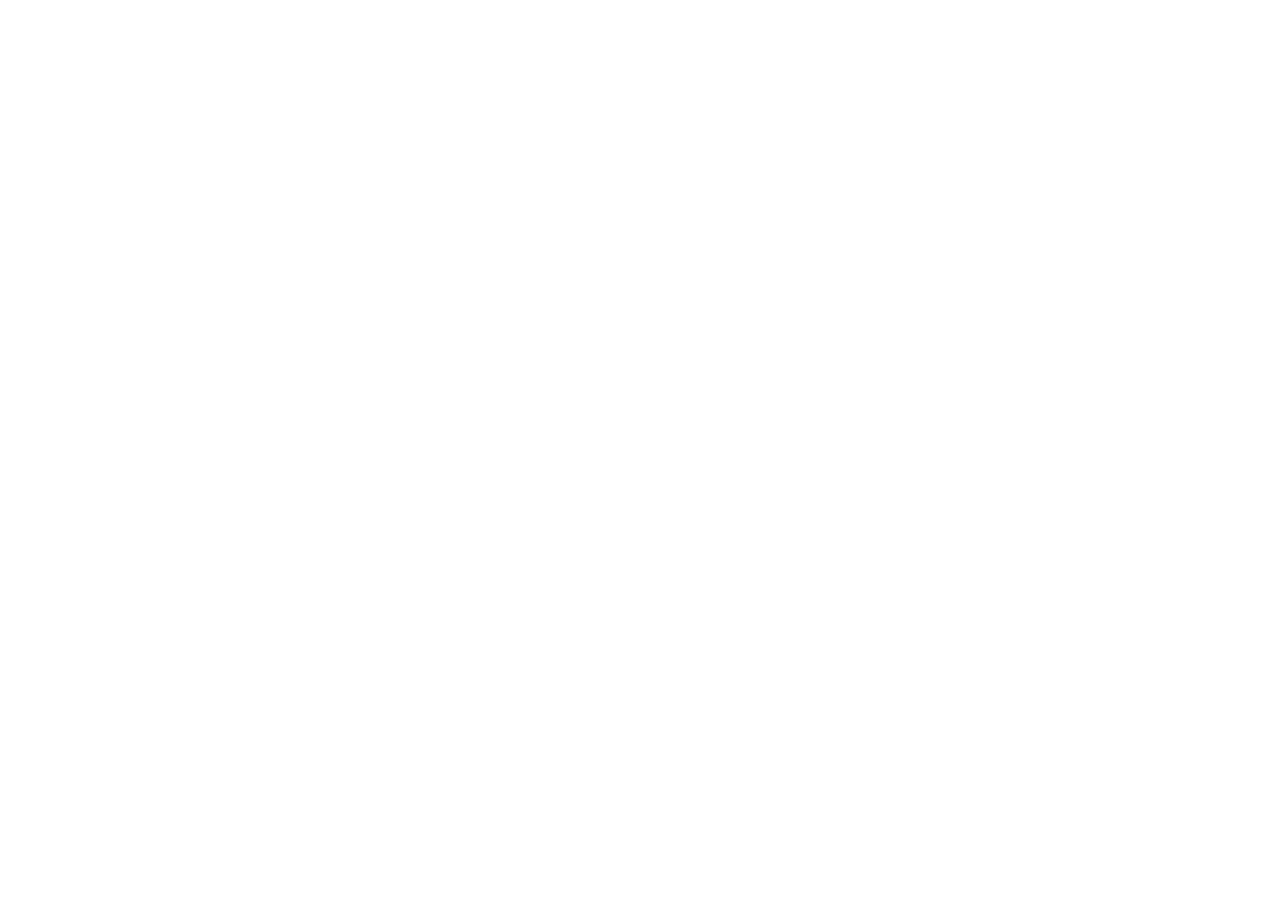
==== index.html @ c44628b1 "add files" ====
<!DOCTYPE html>
<html lang="ru">
<head>
  <meta charset="UTF-8">
  <meta name="viewport" content="width=device-width, initial-scale=1.0">
  <meta http-equiv="X-UA-Compatible" content="ie=edge">
  <title>Nerds - Главная</title>
  <link rel="stylesheet" href="css/normalize.css">
  <link rel="stylesheet" href="css/main.css">
</head>
<body>
  
</body>
</html>
---- css/main.css ----
/* css */
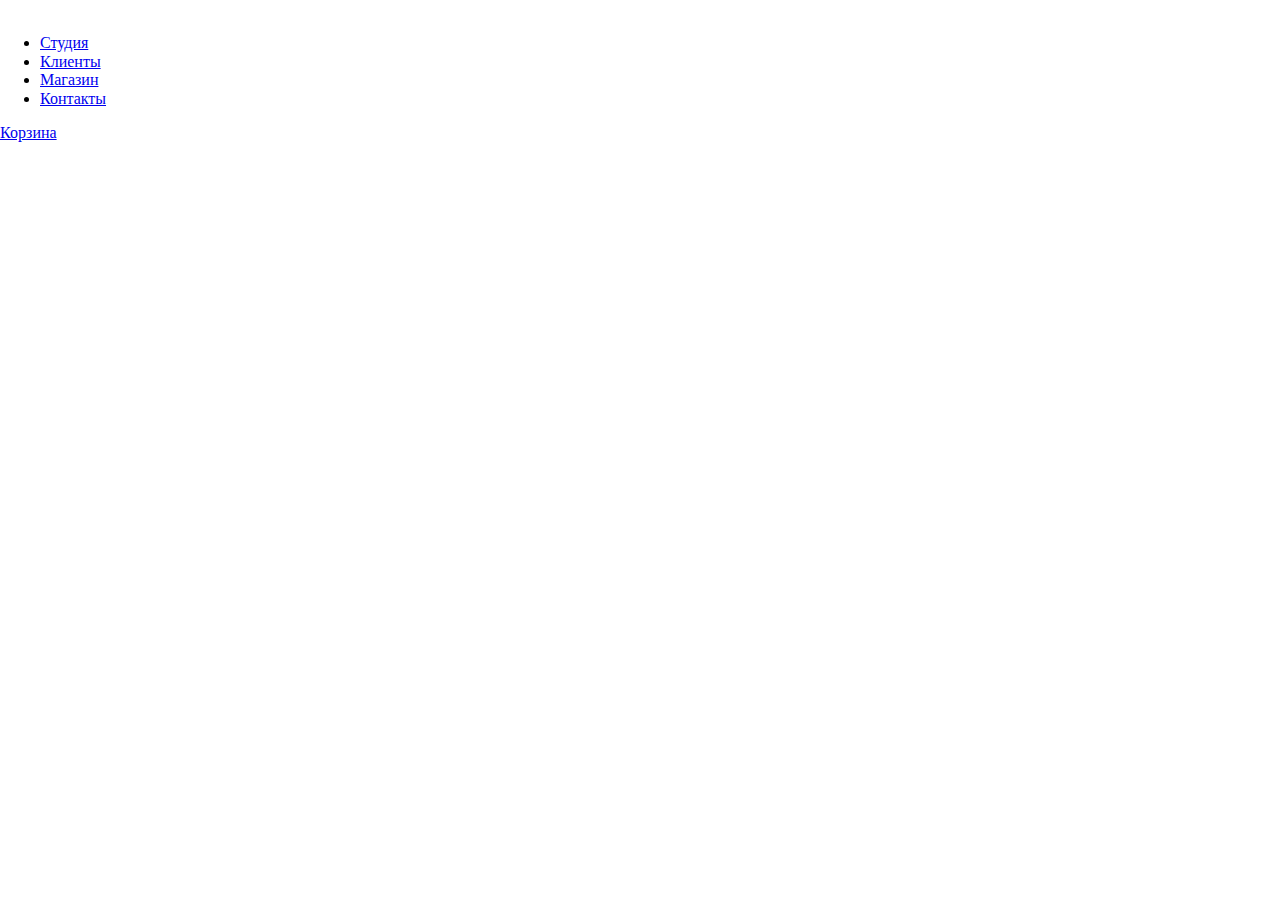
==== commit 03397940: "Добавляет разметку шапки сайта на две страницы" ====
--- a/index.html
+++ b/index.html
@@ -9,6 +9,25 @@
   <link rel="stylesheet" href="css/main.css">
 </head>
 <body>
-  
+  <header class="main-header">
+    <a class="header-logo">
+      <img src="" alt="" class="header-logo-img">
+    </a>
+    <ul class="main-nav">
+      <li class="main-nav-item">
+        <a class="main-nav-link" href="#">Студия</a>
+      </li>
+      <li class="main-nav-item">
+        <a class="main-nav-link" href="#">Клиенты</a>
+      </li>
+      <li class="main-nav-item">
+        <a class="main-nav-link" href="#">Магазин</a>
+      </li>
+      <li class="main-nav-item">
+        <a class="main-nav-link" href="#">Контакты</a>
+      </li>
+    </ul>
+    <a class="header-basket-link" href="#">Корзина</a>
+  </header>
 </body>
 </html>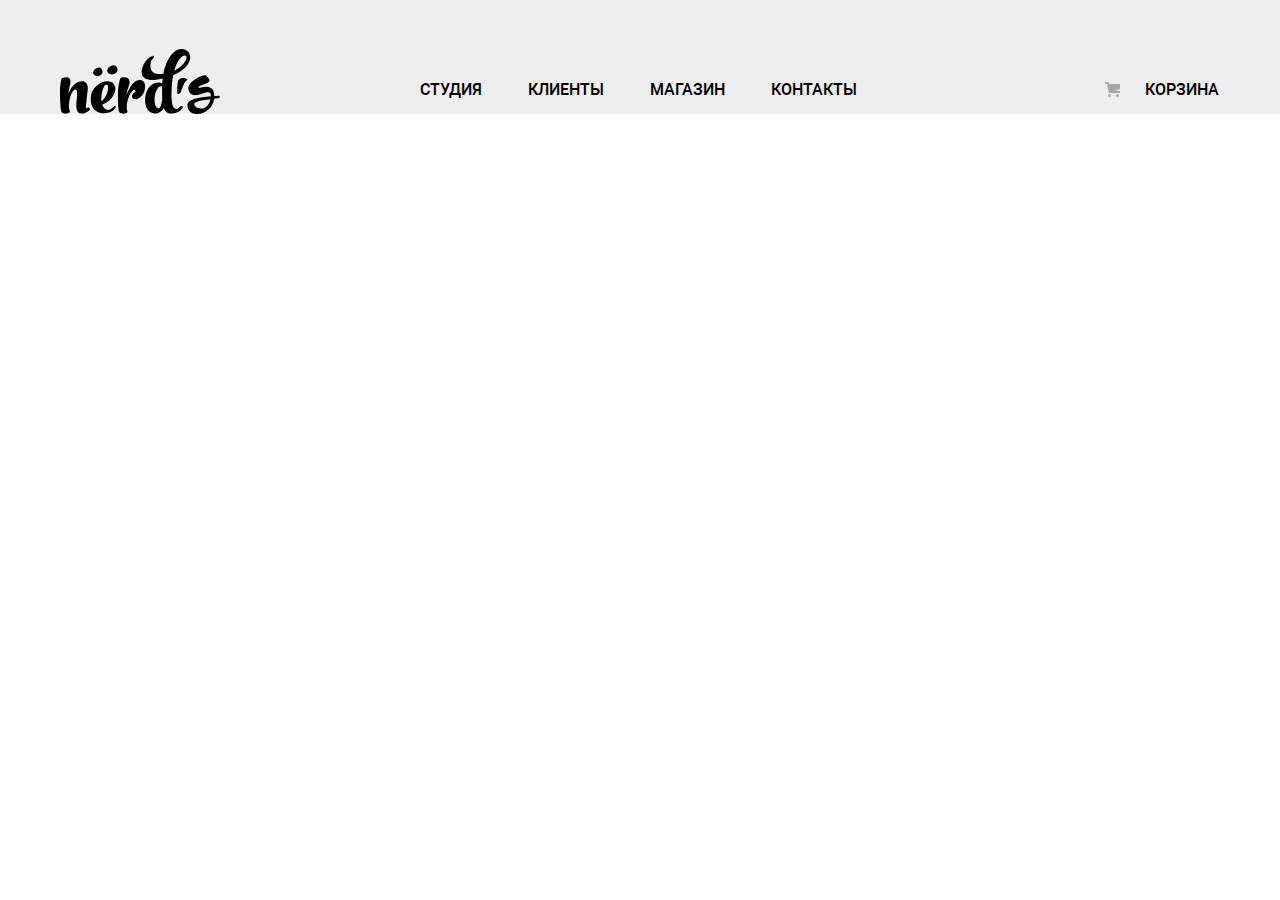
==== commit d89fed2f: "Завершает верстку шапки сайта на двух страницах" ====
--- a/index.html
+++ b/index.html
@@ -10,24 +10,36 @@
 </head>
 <body>
   <header class="main-header">
-    <a class="header-logo">
-      <img src="" alt="" class="header-logo-img">
-    </a>
-    <ul class="main-nav">
-      <li class="main-nav-item">
-        <a class="main-nav-link" href="#">Студия</a>
-      </li>
-      <li class="main-nav-item">
-        <a class="main-nav-link" href="#">Клиенты</a>
-      </li>
-      <li class="main-nav-item">
-        <a class="main-nav-link" href="#">Магазин</a>
-      </li>
-      <li class="main-nav-item">
-        <a class="main-nav-link" href="#">Контакты</a>
-      </li>
-    </ul>
-    <a class="header-basket-link" href="#">Корзина</a>
+    <div class="container">
+      <a class="header-logo">
+        <img src="img/nerds-logo.svg" alt="Логотип Nerds" class="header-logo-img" width="160" height="65">
+      </a>
+      <ul class="main-nav">
+        <li class="main-nav-item">
+          <a class="main-nav-link" href="#">Студия</a>
+        </li>
+        <li class="main-nav-item">
+          <a class="main-nav-link" href="#">Клиенты</a>
+        </li>
+        <li class="main-nav-item">
+          <a class="main-nav-link" href="#">Магазин</a>
+        </li>
+        <li class="main-nav-item">
+          <a class="main-nav-link" href="#">Контакты</a>
+        </li>
+      </ul>
+      <div class="header-basket">
+        <svg version="1.1" id="Layer_1" xmlns="http://www.w3.org/2000/svg" xmlns:xlink="http://www.w3.org/1999/xlink" x="0px" y="0px"
+          width="15px" height="15px" viewBox="0 0 15 15" enable-background="new 0 0 15 15" xml:space="preserve">
+         <g>
+           <circle cx="4.5" cy="13.5" r="1.5"/>
+           <circle cx="12.5" cy="13.5" r="1.5"/>
+           <polygon points="15,2 4.07,2 3.648,0 0,0 0,2 2.031,2 4.016,11 15,11 15,9 9.441,9 15,6.951 	"/>
+         </g>
+        </svg>
+        <a class="header-basket-link" href="#">Корзина</a>
+      </div>
+    </div>
   </header>
 </body>
 </html>--- a/css/main.css
+++ b/css/main.css
@@ -1 +1,129 @@
-/* css */+@font-face {
+  font-family: "Roboto";
+  src: url("../fonts/roboto.woff") format("woff"),
+          url("../fonts/roboto.woff2") format("woff2");
+  font-style: normal;
+  font-weight: 400;
+}
+
+@font-face {
+  font-family: "Roboto";
+  src: url("../fonts/robotobold.woff") format("woff"),
+          url("../fonts/robotobold.woff2") format("woff2");
+  font-style: normal;
+  font-weight: 700;
+}
+
+@font-face {
+  font-family: "Roboto";
+  src: url("../fonts/robotomedium.woff") format("woff"),
+          url("../fonts/robotomedium.woff2") format("woff2");
+  font-style: normal;
+  font-weight: 500;
+}
+
+body {
+  margin: 0;
+  padding: 0;
+
+  font-family: 'Roboto', 'Arial', sans-serif;
+}
+
+a {
+  text-decoration: none;
+}
+
+.container {
+  width: 1160px;
+  padding: 0 20px;
+  margin: 0 auto;
+}
+
+.main-header {
+  background-color: #eeeeee;
+}
+
+.main-header > .container {
+  display: flex;
+  flex-direction: row;
+}
+
+.header-logo {
+  width: 160px;
+  height: 65px;
+  margin-top: 49px;
+  margin-right: 200px;
+}
+
+.header-logo:hover,
+.haedr-logo:focus {
+  opacity: 0.8;
+}
+
+.header-logo:active {
+  opacity: 0.3;
+}
+
+.main-nav {
+  display: flex;
+  width: 600px;
+  margin: 0;
+  margin-top: 75px;
+  margin-right: 40px;
+  padding: 0;
+  list-style: none;
+}
+
+.main-nav-item {
+  margin-right: 46px;
+}
+
+.main-nav-item:last-child {
+  margin-right: 0;
+}
+
+.main-nav-link {
+  font-weight: 500;
+  font-size: 16px;
+  line-height: 30px;
+  color: #000000;
+  text-transform: uppercase;
+}
+
+.main-nav-link:hover {
+  color: #fb565a;
+}
+
+.main-nav-link:active {
+  color: rgba(0, 0, 0, 0.3);
+}
+
+.header-basket {
+  position: relative;
+  width: 95px;
+  margin-top: 75px;
+}
+
+.header-basket svg {
+  position: absolute;
+  bottom: 17px;
+  left: 45px;
+  fill: #a6a6a6;
+}
+
+.header-basket-link {
+  margin-left: 85px;
+  font-weight: 500;
+  font-size: 16px;
+  line-height: 30px;
+  color: #000000;
+  text-transform: uppercase;
+}
+
+.header-basket-link:hover {
+  color: #fb565a;
+}
+
+.header-basket-link:active {
+  color: rgba(0, 0, 0, 0.3);
+}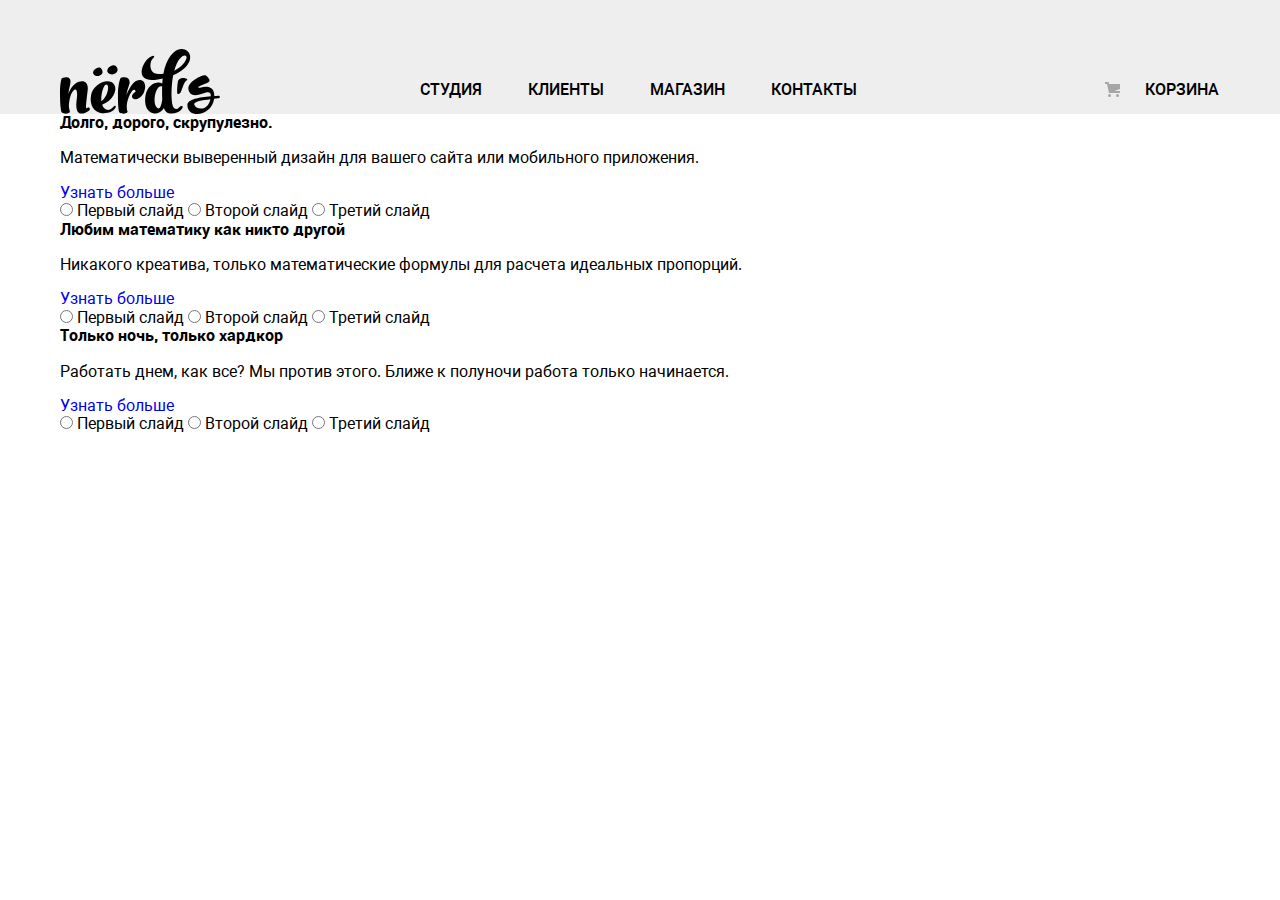
==== commit 8ed86871: "Добавляет разметку для слайдера на главной странице" ====
--- a/index.html
+++ b/index.html
@@ -41,5 +41,50 @@
       </div>
     </div>
   </header>
+  <section class="slider">
+    <div class="container">
+      <div class="slider-item slider-first-item">
+        <b class="slider-title">Долго, дорого, скрупулезно.</b>
+        <p class="slider-text">Математически выверенный дизайн для вашего сайта или мобильного приложения.</p>
+        <a href="#" class="button button-learn-more">Узнать больше</a>
+        <div class="slider-controls">
+          <input type="radio" name="slider-control" id="first-slide">
+          <label for="first-slide">Первый слайд</label>
+          <input type="radio" name="slider-control" id="second-slide">
+          <label for="second-slide">Второй слайд</label>
+          <input type="radio" name="slider-control" id="third-slide">
+          <label for="third-slide">Третий слайд</label>
+        </div>
+      </div>
+
+      <div class="slider-item slider-second-item">
+        <b class="slider-title">Любим математику как никто другой</b>
+        <p class="slider-text">Никакого креатива, только математические формулы для расчета идеальных пропорций.</p>
+        <a href="#" class="button button-learn-more">Узнать больше</a>
+        <div class="slider-controls">
+          <input type="radio" name="slider-control" id="first-slide">
+          <label for="first-slide">Первый слайд</label>
+          <input type="radio" name="slider-control" id="second-slide">
+          <label for="second-slide">Второй слайд</label>
+          <input type="radio" name="slider-control" id="third-slide">
+          <label for="third-slide">Третий слайд</label>
+        </div>
+      </div>
+
+      <div class="slider-item slider-third-item">
+        <b class="slider-title">Только ночь, только хардкор</b>
+        <p class="slider-text">Работать днем, как все? Мы против этого. Ближе к полуночи работа только начинается.</p>
+        <a href="#" class="button button-learn-more">Узнать больше</a>
+        <div class="slider-controls">
+          <input type="radio" name="slider-control" id="first-slide">
+          <label for="first-slide">Первый слайд</label>
+          <input type="radio" name="slider-control" id="second-slide">
+          <label for="second-slide">Второй слайд</label>
+          <input type="radio" name="slider-control" id="third-slide">
+          <label for="third-slide">Третий слайд</label>
+        </div>
+      </div>
+    </div>
+  </section>
 </body>
-</html>+</html>
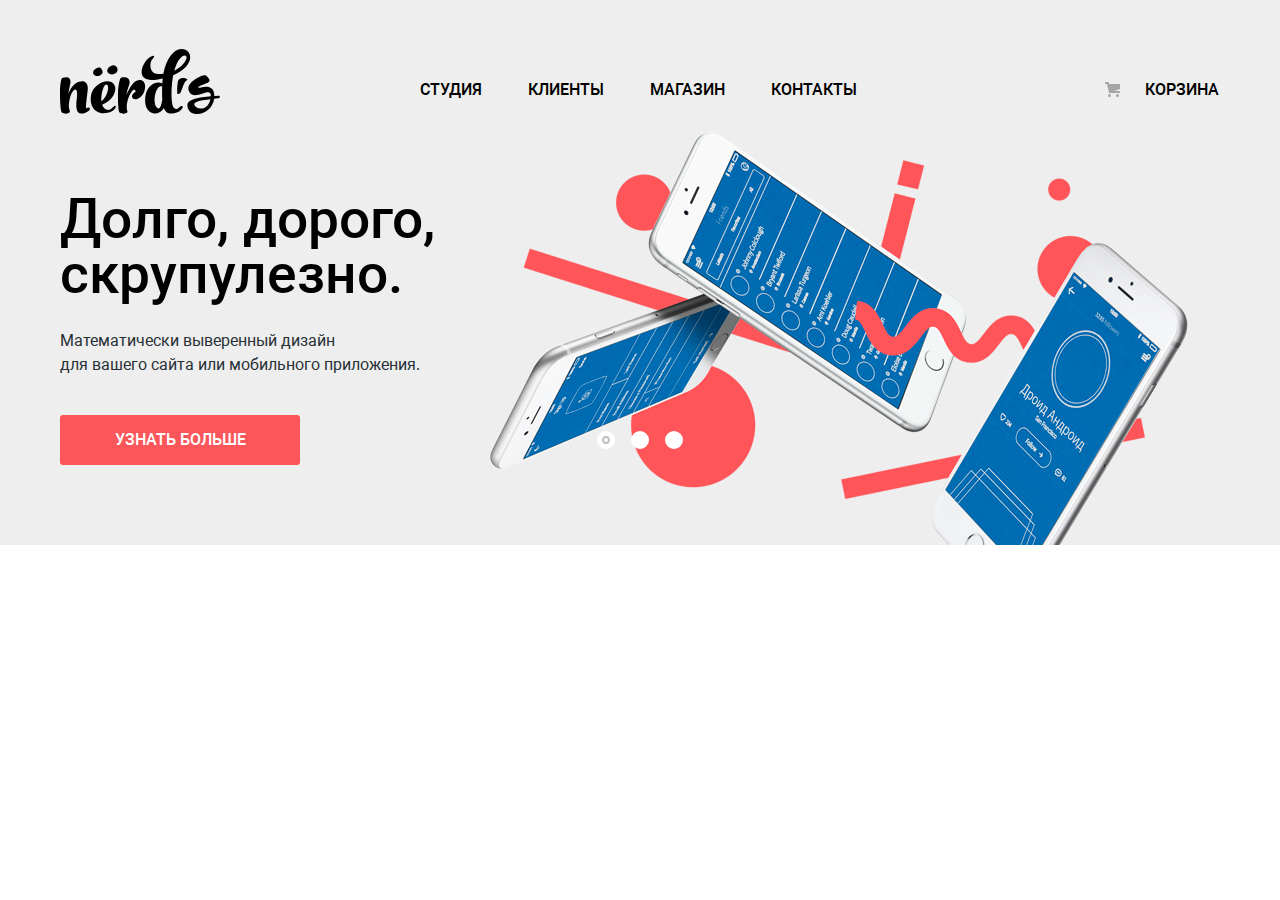
==== commit bffb6c83: "Завершает верстку слайдера на главной странице" ====
--- a/index.html
+++ b/index.html
@@ -9,6 +9,7 @@
   <link rel="stylesheet" href="css/main.css">
 </head>
 <body>
+  <h1 class="visually-hidden">Интернет магазин Nerds</h1>
   <header class="main-header">
     <div class="container">
       <a class="header-logo">
@@ -43,47 +44,32 @@
   </header>
   <section class="slider">
     <div class="container">
-      <div class="slider-item slider-first-item">
-        <b class="slider-title">Долго, дорого, скрупулезно.</b>
-        <p class="slider-text">Математически выверенный дизайн для вашего сайта или мобильного приложения.</p>
-        <a href="#" class="button button-learn-more">Узнать больше</a>
-        <div class="slider-controls">
-          <input type="radio" name="slider-control" id="first-slide">
-          <label for="first-slide">Первый слайд</label>
-          <input type="radio" name="slider-control" id="second-slide">
-          <label for="second-slide">Второй слайд</label>
-          <input type="radio" name="slider-control" id="third-slide">
-          <label for="third-slide">Третий слайд</label>
-        </div>
+      <h2 class="visually-hidden">Преимущества</h2>
+      <input class="visually-hidden" type="radio" id="product-1" name="toggle" checked>
+      <input class="visually-hidden" type="radio" id="product-2" name="toggle">
+      <input class="visually-hidden" type="radio" id="product-3" name="toggle">
+      <div class="slider-controls">
+        <label class="slider-controls-item slider-controls-item--1" for="product-1">Первый</label>
+        <label class="slider-controls-item slider-controls-item--2" for="product-2">Второй</label>
+        <label class="slider-controls-item slider-controls-item--3" for="product-3">Третий</label>
       </div>
-
-      <div class="slider-item slider-second-item">
-        <b class="slider-title">Любим математику как никто другой</b>
-        <p class="slider-text">Никакого креатива, только математические формулы для расчета идеальных пропорций.</p>
-        <a href="#" class="button button-learn-more">Узнать больше</a>
-        <div class="slider-controls">
-          <input type="radio" name="slider-control" id="first-slide">
-          <label for="first-slide">Первый слайд</label>
-          <input type="radio" name="slider-control" id="second-slide">
-          <label for="second-slide">Второй слайд</label>
-          <input type="radio" name="slider-control" id="third-slide">
-          <label for="third-slide">Третий слайд</label>
-        </div>
-      </div>
-
-      <div class="slider-item slider-third-item">
-        <b class="slider-title">Только ночь, только хардкор</b>
-        <p class="slider-text">Работать днем, как все? Мы против этого. Ближе к полуночи работа только начинается.</p>
-        <a href="#" class="button button-learn-more">Узнать больше</a>
-        <div class="slider-controls">
-          <input type="radio" name="slider-control" id="first-slide">
-          <label for="first-slide">Первый слайд</label>
-          <input type="radio" name="slider-control" id="second-slide">
-          <label for="second-slide">Второй слайд</label>
-          <input type="radio" name="slider-control" id="third-slide">
-          <label for="third-slide">Третий слайд</label>
-        </div>
-      </div>
+      <ul class="slider-list">
+        <li class="slider-item">
+          <h3 class="slider-title">Долго, дорого, <br> скрупулезно.</h3>
+          <p class="slider-text">Математически выверенный дизайн <br> для вашего сайта или мобильного приложения.</p>
+          <a href="#" class="button button-learn-more">Узнать больше</a>
+        </li>
+        <li class="slider-item">
+          <h3 class="slider-title">Любим математику как никто другой</h3>
+          <p class="slider-text">Никакого креатива, только математические формулы для расчета идеальных пропорций.</p>
+          <a href="#" class="button button-learn-more">Узнать больше</a>
+        </li>
+        <li class="slider-item">
+          <h3 class="slider-title">Только ночь, <br> только хардкор</h3>
+          <p class="slider-text">Работать днем, как все? Мы против этого. <br> Ближе к полуночи работа только начинается.</p>
+          <a href="#" class="button button-learn-more">Узнать больше</a>
+        </li>
+      </ul>
     </div>
   </section>
 </body>
--- a/css/main.css
+++ b/css/main.css
@@ -27,16 +27,43 @@
   padding: 0;
 
   font-family: 'Roboto', 'Arial', sans-serif;
+  color: #000000;
 }
 
 a {
   text-decoration: none;
+}
+
+.visually-hidden {
+  position: absolute;
+
+  width: 1px;
+  height: 1px;
+  margin: -1px;
+  border: 0;
+  padding: 0;
+
+  white-space: nowrap;
+
+  clip-path: inset(100%);
+  clip: rect(0 0 0 0);
+  overflow: hidden;
 }
 
 .container {
   width: 1160px;
   padding: 0 20px;
   margin: 0 auto;
+}
+
+.button {
+  display: block;
+  font-weight: 500;
+  font-size: 16px;
+  line-height: 18px;
+  color: #ffffff;
+  text-transform: uppercase;
+  text-align: center;
 }
 
 .main-header {
@@ -126,4 +153,164 @@
 
 .header-basket-link:active {
   color: rgba(0, 0, 0, 0.3);
-}+}
+
+.slider {
+  position: relative;
+
+  background-color: #eeeeee;
+}
+
+.slider-controls {
+  position: absolute;
+  left: 50%;
+  bottom: 104px;
+  z-index: 100;
+
+  width: 160px;
+  height: 18px;
+
+  text-align: center;
+  font-size: 0;
+  transform: translateX(-50%);
+}
+
+.slider-controls label {
+  position: relative;
+
+  display: inline-block;
+  width: 18px;
+  height: 18px;
+  padding: 8px;
+
+  border-radius: 50%;
+  cursor: pointer;
+}
+
+.slider-controls label::after {
+  content: "";
+
+  position: absolute;
+  top: 8px;
+  left: 8px;
+  z-index: 1;
+
+  width: 18px;
+  height: 18px;
+
+  background: #ffffff;
+
+  border-radius: 50%;
+}
+
+.slider-list {
+  margin: 0;
+  padding: 0;
+
+  list-style: none;
+}
+
+.slider-item {
+  display: none;
+  padding: 78px 0 80px 0;
+}
+
+.slider-item:nth-child(1) {
+  background-image: url("../img/slide1.png");
+  background-repeat: no-repeat;
+  background-position: 93% 18px;
+}
+
+.slider-item:nth-child(2) {
+  background-image: url("../img/slide2.png");
+  background-repeat: no-repeat;
+  background-position: 100% 0;
+}
+
+.slider-item:nth-child(3) {
+  background-image: url("../img/slide3.png");
+  background-repeat: no-repeat;
+  background-position: 100% 20px;
+}
+
+#product-1:checked ~ .slider-list .slider-item:nth-child(1) {
+  display: block;
+}
+
+#product-2:checked ~ .slider-list .slider-item:nth-child(2) {
+  display: block;
+}
+
+#product-3:checked ~ .slider-list .slider-item:nth-child(3) {
+  display: block;
+}
+
+#product-1:checked ~ .slider-controls .slider-controls-item--1::before,
+#product-2:checked ~ .slider-controls .slider-controls-item--2::before,
+#product-3:checked ~ .slider-controls .slider-controls-item--3::before {
+  content: "";
+  position: absolute;
+  left: 50%;
+  top: 50%;
+  z-index: 2;
+  width: 4px;
+  height: 4px;
+  margin: -4px;
+  background-color: inherit;
+  border: 2px solid #c1c1c1;
+  border-radius: 50%;
+}
+
+.slider-title {
+  max-width: 600px;
+  margin: 0;
+  margin-bottom: 27px;
+
+  font-size: 55px;
+  line-height: 55px;
+  font-weight: 500;
+}
+
+.slider-text {
+  max-width: 430px;
+  margin: 0;
+  margin-bottom: 38px;
+
+  font-size: 16px;
+  line-height: 24px;
+  font-weight: 400;
+  color: #283136;
+}
+
+.button {
+  display: block;
+
+
+  font-size: 16px;
+  line-height: 18px;
+  color: #ffffff;
+  text-transform: uppercase;
+  text-align: center;
+  text-decoration: none;
+
+
+  border-radius: 3px;
+  border: none;
+}
+
+.button-learn-more {
+  width: 240px;
+  padding: 16px 0;
+  background-color: #fb565a;
+}
+
+.button-learn-more:hover,
+.button-learn-more:focus {
+  background-color: #e74246;
+}
+
+.button-learn-more:active {
+  background-color: #d7373b;
+  color: rgba(255, 255, 255, 0.3);
+  box-shadow: 0 3px rgba(0, 0, 0, 0.1) inset;
+}
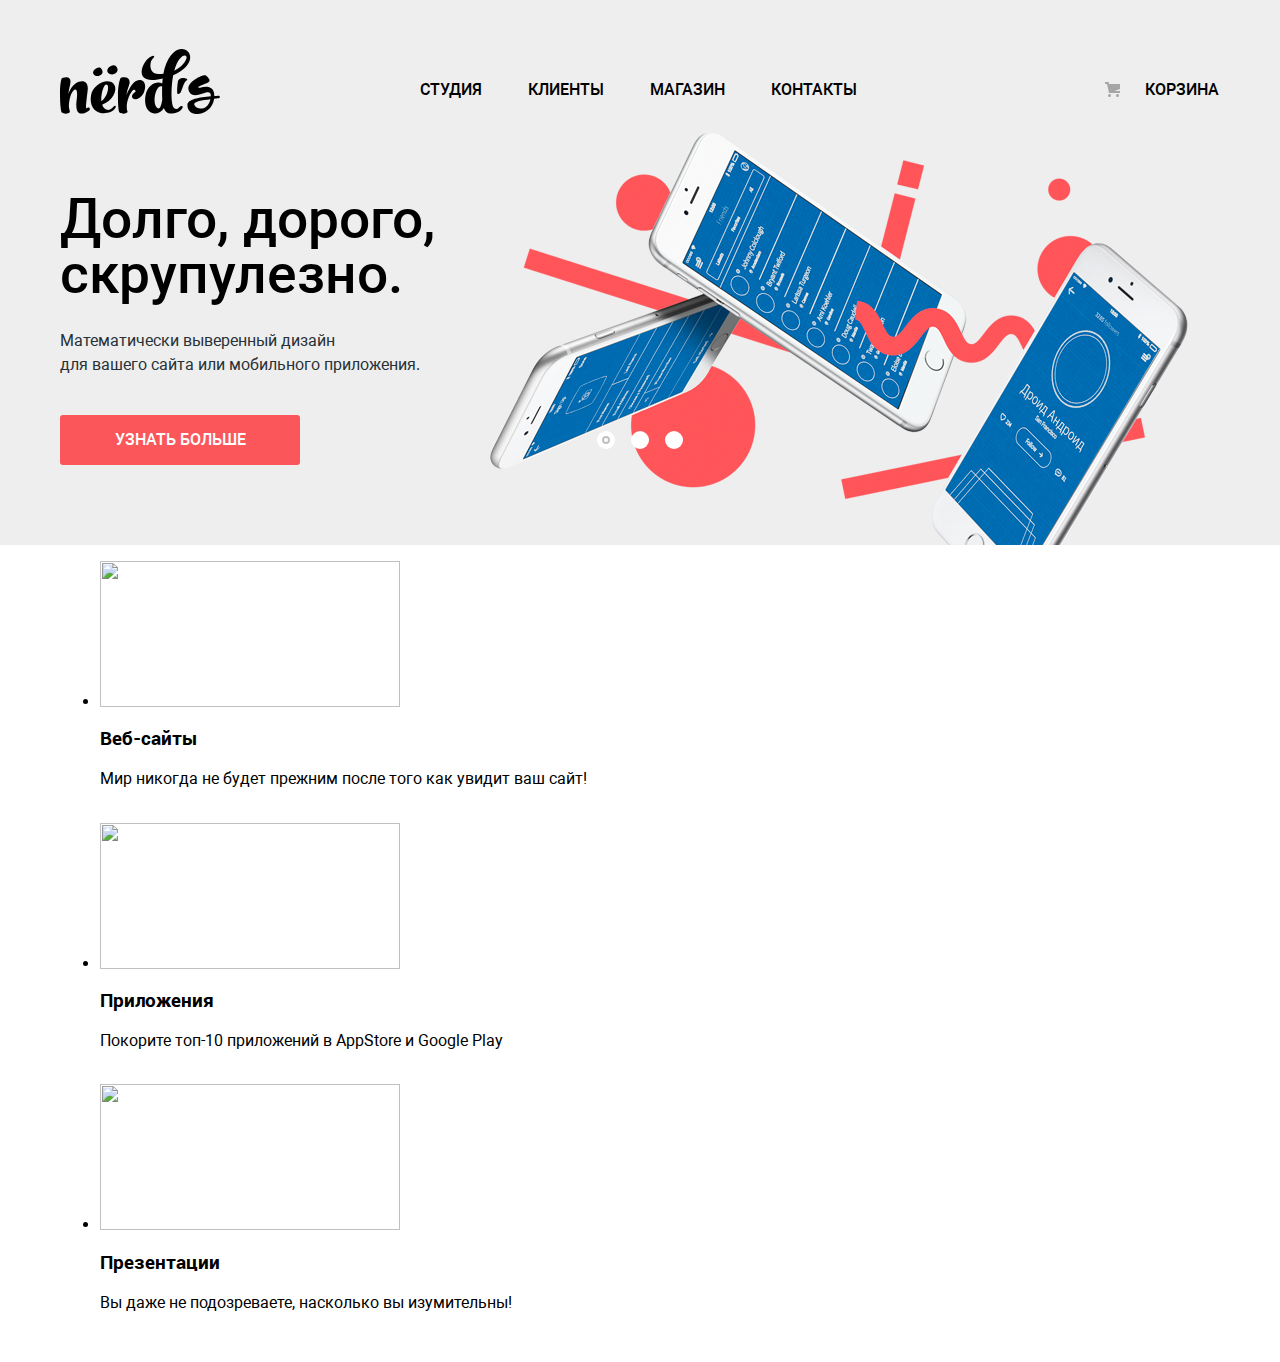
==== commit 1df20a2e: "Добавляет разметку для блока advantages" ====
--- a/index.html
+++ b/index.html
@@ -44,7 +44,7 @@
   </header>
   <section class="slider">
     <div class="container">
-      <h2 class="visually-hidden">Преимущества</h2>
+      <h2 class="visually-hidden">Слайдер</h2>
       <input class="visually-hidden" type="radio" id="product-1" name="toggle" checked>
       <input class="visually-hidden" type="radio" id="product-2" name="toggle">
       <input class="visually-hidden" type="radio" id="product-3" name="toggle">
@@ -72,5 +72,36 @@
       </ul>
     </div>
   </section>
+  <section class="advantages">
+    <div class="container">
+      <h2 class="visually-hidden">Преимущества</h2>
+      <ul class="advantages-list">
+        <li class="advantages-item">
+          <div class="advantages-image">
+            <img src="" alt="" width="300" height="146">
+          </div>
+          <h3 class="advantages-title">Веб-сайты</h3>
+          <p class="advantages-text">Мир никогда не будет прежним после того как увидит ваш сайт!</p>
+          <a href="#" class="button button-to-order">Заказать</a>
+        </li>
+        <li class="advantages-item">
+          <div class="advantages-image">
+            <img src="" alt="" width="300" height="146">
+          </div>
+          <h3 class="advantages-title">Приложения</h3>
+          <p class="advantages-text">Покорите топ-10 приложений в AppStore и Google Play</p>
+          <a href="#" class="button button-to-order">Заказать</a>
+        </li>
+        <li class="advantages-item">
+          <div class="advantages-image">
+            <img src="" alt="" width="300" height="146">
+          </div>
+          <h3 class="advantages-title">Презентации</h3>
+          <p class="advantages-text">Вы даже не подозреваете, насколько вы изумительны!</p>
+          <a href="#" class="button button-to-order">Заказать</a>
+        </li>
+      </ul>
+    </div>
+  </section>
 </body>
 </html>
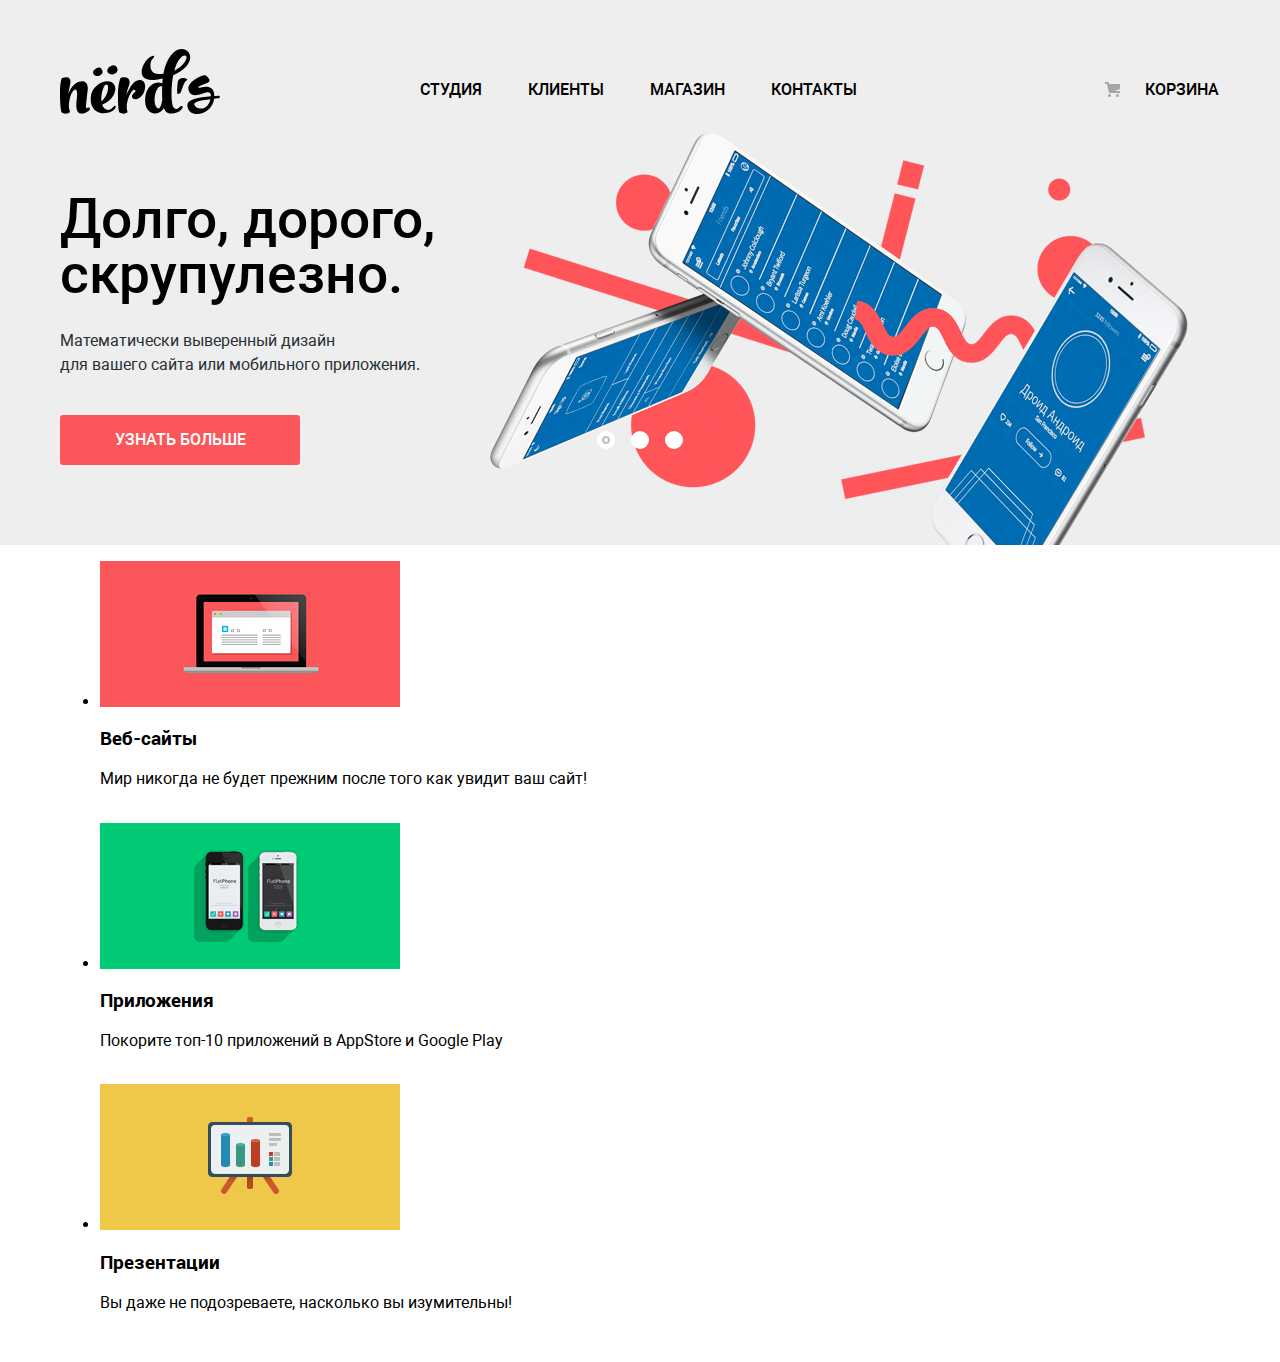
==== commit c40f54f4: "Добавляет графику для блока advantages" ====
--- a/index.html
+++ b/index.html
@@ -78,7 +78,7 @@
       <ul class="advantages-list">
         <li class="advantages-item">
           <div class="advantages-image">
-            <img src="" alt="" width="300" height="146">
+            <img src="img/advantages-item-1.png" alt="Веб-сайты" width="300" height="146">
           </div>
           <h3 class="advantages-title">Веб-сайты</h3>
           <p class="advantages-text">Мир никогда не будет прежним после того как увидит ваш сайт!</p>
@@ -86,7 +86,7 @@
         </li>
         <li class="advantages-item">
           <div class="advantages-image">
-            <img src="" alt="" width="300" height="146">
+            <img src="img/advantages-item-2.jpg" alt="Приложения" width="300" height="146">
           </div>
           <h3 class="advantages-title">Приложения</h3>
           <p class="advantages-text">Покорите топ-10 приложений в AppStore и Google Play</p>
@@ -94,7 +94,7 @@
         </li>
         <li class="advantages-item">
           <div class="advantages-image">
-            <img src="" alt="" width="300" height="146">
+            <img src="img/advantages-item-3.jpg" alt="Презентации" width="300" height="146">
           </div>
           <h3 class="advantages-title">Презентации</h3>
           <p class="advantages-text">Вы даже не подозреваете, насколько вы изумительны!</p>
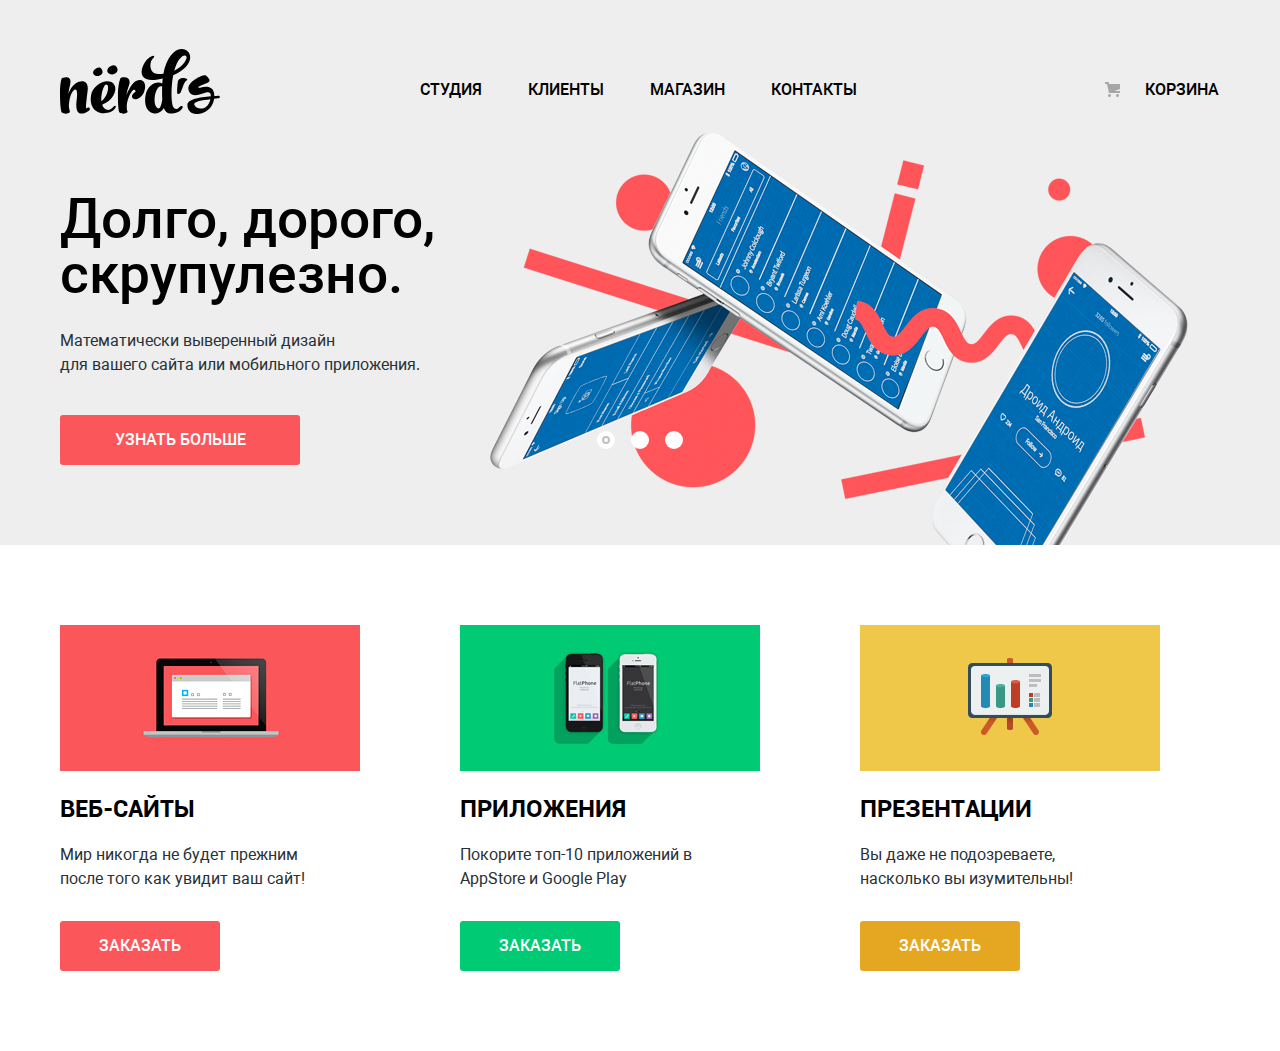
==== commit f1764e43: "Завершает верстку блока advantages" ====
--- a/index.html
+++ b/index.html
@@ -82,7 +82,7 @@
           </div>
           <h3 class="advantages-title">Веб-сайты</h3>
           <p class="advantages-text">Мир никогда не будет прежним после того как увидит ваш сайт!</p>
-          <a href="#" class="button button-to-order">Заказать</a>
+          <a href="#" class="button button-to-order button-to-order-red">Заказать</a>
         </li>
         <li class="advantages-item">
           <div class="advantages-image">
@@ -90,7 +90,7 @@
           </div>
           <h3 class="advantages-title">Приложения</h3>
           <p class="advantages-text">Покорите топ-10 приложений в AppStore и Google Play</p>
-          <a href="#" class="button button-to-order">Заказать</a>
+          <a href="#" class="button button-to-order button-to-order-green">Заказать</a>
         </li>
         <li class="advantages-item">
           <div class="advantages-image">
@@ -98,7 +98,7 @@
           </div>
           <h3 class="advantages-title">Презентации</h3>
           <p class="advantages-text">Вы даже не подозреваете, насколько вы изумительны!</p>
-          <a href="#" class="button button-to-order">Заказать</a>
+          <a href="#" class="button button-to-order button-to-order-yellow">Заказать</a>
         </li>
       </ul>
     </div>
--- a/css/main.css
+++ b/css/main.css
@@ -284,16 +284,12 @@
 
 .button {
   display: block;
-
-
   font-size: 16px;
   line-height: 18px;
   color: #ffffff;
   text-transform: uppercase;
   text-align: center;
   text-decoration: none;
-
-
   border-radius: 3px;
   border: none;
 }
@@ -314,3 +310,100 @@
   color: rgba(255, 255, 255, 0.3);
   box-shadow: 0 3px rgba(0, 0, 0, 0.1) inset;
 }
+
+
+.advantages-list {
+  display: flex;
+  flex-wrap: wrap;
+  margin: 0;
+  padding: 80px 0;
+  list-style: none;
+}
+
+.advantages-item {
+  width: 300px;
+  margin-right: 100px;
+}
+
+.advantages-item:last-child {
+  margin-right: 60px;
+}
+
+.advantages-image {
+  width: 300px;
+  height: 146px;
+}
+
+.advantages-title {
+  margin: 0;
+  margin-top: 25px;
+  margin-bottom: 17px;
+  padding: 0;
+  font-weight: 700;
+  font-size: 24px;
+  line-height: 30px;
+  text-transform: uppercase;
+}
+
+.advantages-text {
+  margin: 0;
+  margin-bottom: 30px;
+  padding: 0;
+  width: 260px;
+  font-weight: 400;
+  font-size: 16px;
+  line-height: 24px;
+  color: #283136;
+}
+
+
+.button-to-order {
+  width: 160px;
+  padding: 16px 0;
+}
+
+.button-to-order:active {
+  color: rgba(255, 255, 255, 0.3);
+  box-shadow: 0 3px rgba(0, 0, 0, 0.1) inset;
+}
+
+.button-to-order-red {
+  background-color: #fb565a;
+}
+
+.button-to-order-red:hover,
+.button-to-order-red:focus {
+  background-color: #e74246;
+}
+
+.button-to-order-red:active {
+  background-color: #d7373b;
+}
+
+
+.button-to-order-green {
+  background-color: #00ca74;
+}
+
+.button-to-order-green:hover,
+.button-to-order-green:focus {
+  background-color: #00bc6c;
+}
+
+.button-to-order-green:active {
+  background-color: #00aa62;
+}
+
+.button-to-order-yellow {
+  background-color: #efc84a;
+}
+
+.button-to-order-yellow:hover,
+.button-to-order-yellow:focus {
+  background-color: #eab534;
+}
+
+.button-to-order-yellow {
+  background-color: #e5a722;
+}
+
